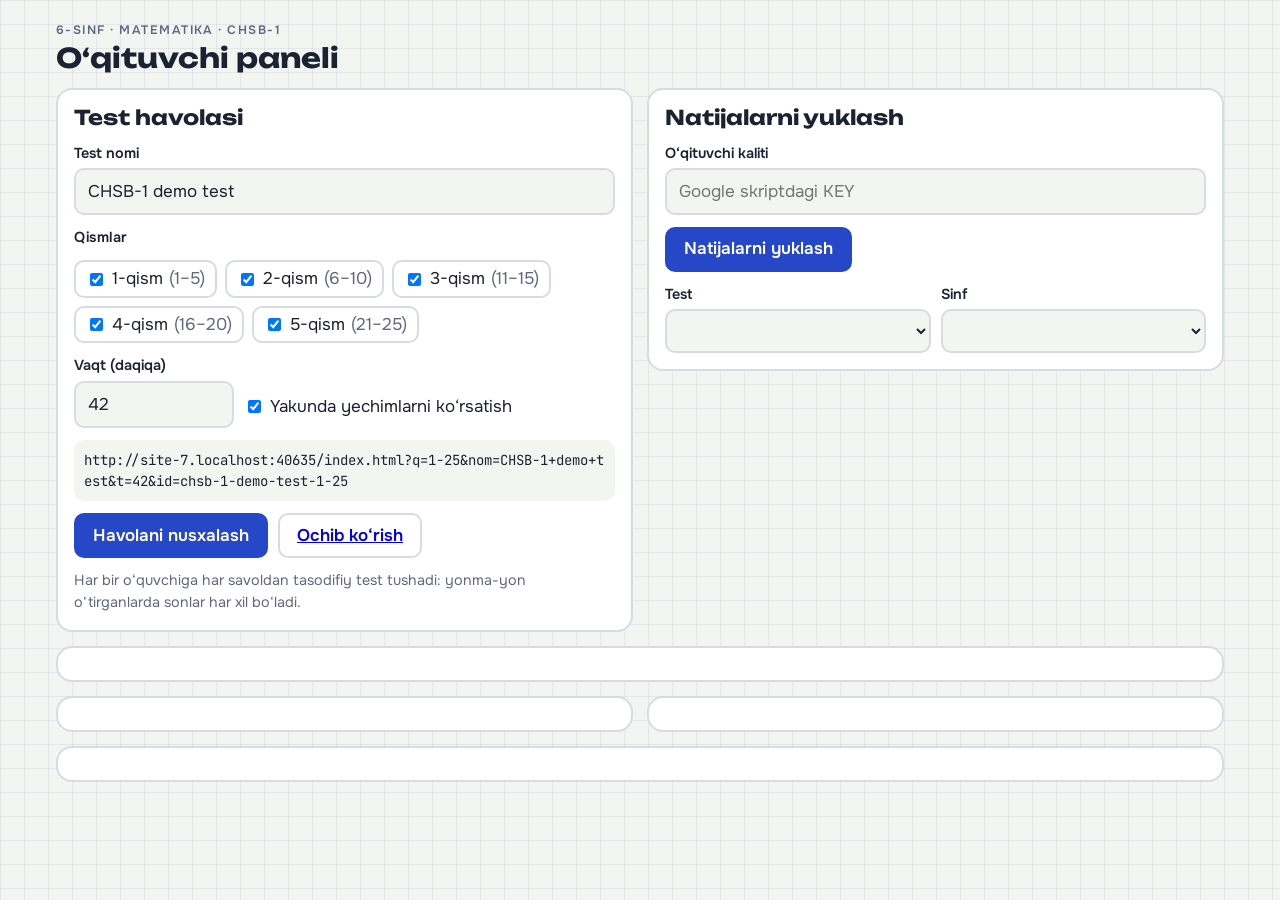
==== teacher.html @ c986e574 "Add files via upload" ====
<!doctype html>
<html lang="uz">
<head>
<meta charset="utf-8">
<meta name="viewport" content="width=device-width,initial-scale=1,viewport-fit=cover">
<title>CHSB-1 O‘qituvchi Paneli</title>
<link rel="preconnect" href="https://fonts.googleapis.com">
<link rel="stylesheet" href="https://fonts.googleapis.com/css2?family=Unbounded:wght@500;700&family=Onest:wght@400;500;600;700&family=JetBrains+Mono:wght@500;700&display=swap">
<link rel="stylesheet" href="style.css">
<style>
.grid2{display:grid;align-items:start;grid-template-columns:repeat(auto-fit,minmax(min(100%,320px),1fr));gap:14px}
.stats{display:grid;grid-template-columns:repeat(auto-fit,minmax(140px,1fr));gap:10px}
.stat{background:var(--bg);border-radius:12px;padding:10px 12px}
.stat b{display:block;font-family:var(--f-mono);font-size:1.6em;line-height:1.1}
.stat span{font-size:.8em;color:var(--muted)}
.qrow{display:grid;grid-template-columns:2.4em minmax(0,1fr) 3.4em;gap:8px;align-items:center;font-size:.88em}
.qrow .n{font-weight:700;font-family:var(--f-mono)}
.qrow .p{font-family:var(--f-mono);font-weight:700;text-align:right}
.qrow .t{display:block;font-size:.85em;color:var(--muted);white-space:nowrap;overflow:hidden;text-overflow:ellipsis}
.bar i.lo{background:var(--bad)} .bar i.mid{background:var(--warn)} .bar i.hi{background:var(--ok)}
.tablewrap{overflow-x:auto}
table.st{border-collapse:collapse;width:100%;font-size:.9em;font-variant-numeric:tabular-nums}
table.st th,table.st td{padding:6px 8px;border-bottom:1.5px solid var(--line);text-align:left;white-space:nowrap}
table.st th{font-size:.8em;color:var(--muted);text-transform:uppercase;letter-spacing:.06em}
table.st tr.click{cursor:pointer} table.st tr.click:hover td{background:var(--bg)}
table.st td.num{text-align:right;font-family:var(--f-mono)}
.chips{display:flex;flex-wrap:wrap;gap:4px}
.chip{font-family:var(--f-mono);font-size:.78em;padding:2px 6px;border-radius:6px;background:var(--ok-bg);color:var(--ok);font-weight:700}
.chip.bad{background:var(--bad-bg);color:var(--bad)}
.parts{display:flex;flex-wrap:wrap;gap:8px}
.parts label{display:flex;gap:6px;align-items:center;border:2px solid var(--line);border-radius:10px;padding:4px 10px;cursor:pointer}
.link{font-family:var(--f-mono);font-size:.82em;word-break:break-all;background:var(--bg);border-radius:10px;padding:10px}
</style>
</head>
<body>
<div class="wrap wide" id="app">
  <div><span class="eyebrow">6-sinf · Matematika · CHSB-1</span><h1>O‘qituvchi paneli</h1></div>

  <div class="grid2">
    <section class="card" aria-labelledby="h-link">
      <h2 id="h-link">Test havolasi</h2>
      <div class="field"><label for="nom">Test nomi</label><input id="nom" maxlength="50" value="CHSB-1 demo test"></div>
      <span class="eyebrow" style="letter-spacing:.04em;text-transform:none;font-size:.85em;color:var(--ink)">Qismlar</span>
      <div class="parts" id="parts"></div>
      <div class="row">
        <div class="field" style="flex:0 1 160px"><label for="mins">Vaqt (daqiqa)</label><input id="mins" inputmode="numeric"></div>
        <label class="row" style="gap:6px;align-self:flex-end;padding-bottom:8px"><input type="checkbox" id="sol" checked> Yakunda yechimlarni ko‘rsatish</label>
      </div>
      <div class="link" id="lnk"></div>
      <div class="row"><button class="btn primary" id="copy">Havolani nusxalash</button><a class="btn" id="open" target="_blank" rel="noopener">Ochib ko‘rish</a><span id="cmsg" class="muted"></span></div>
      <span class="muted" style="font-size:.85em">Har bir o‘quvchiga har savoldan tasodifiy test tushadi: yonma-yon o‘tirganlarda sonlar har xil bo‘ladi.</span>
    </section>

    <section class="card" aria-labelledby="h-res">
      <h2 id="h-res">Natijalarni yuklash</h2>
      <div class="field"><label for="key">O‘qituvchi kaliti</label><input id="key" type="password" autocomplete="current-password" placeholder="Google skriptdagi KEY"></div>
      <div class="row"><button class="btn primary" id="load">Natijalarni yuklash</button><span id="lmsg" class="muted"></span></div>
      <div class="row">
        <div class="field"><label for="ft">Test</label><select id="ft"></select></div>
        <div class="field"><label for="fc">Sinf</label><select id="fc"></select></div>
      </div>
    </section>
  </div>

  <section class="card" id="sum" hidden></section>
  <div class="grid2" id="bys" hidden>
    <section class="card" id="byq"></section>
    <section class="card" id="byp"></section>
  </div>
  <section class="card" id="stu" hidden></section>
</div>

<script>
</script>
<script src="config.js"></script>
<script src="data.js"></script>
<script src="common.js"></script>
<script>
(function(){
const Q = CHSB.load().questions, CFG = window.CHSB_CONFIG || {}, esc = CHSB.esc, LET = "ABCD";
const $ = s => document.querySelector(s);
const fmt = v => String(v).replace(".", ",");
const ls = { get(k) { try { return localStorage.getItem(k); } catch (e) { return null; } }, set(k, v) { try { localStorage.setItem(k, v); } catch (e) {} } };

/* ---------- havola ---------- */
const parts = [1,2,3,4,5];
$("#parts").innerHTML = parts.map(p => `<label><input type="checkbox" value="${p}" checked> ${p}-qism <span class="muted">(${(p-1)*5+1}–${p*5})</span></label>`).join("");
let minsTouched = false;
function selQs() { return [...document.querySelectorAll("#parts input:checked")].map(i => +i.value).flatMap(p => [1,2,3,4,5].map(k => (p-1)*5+k)); }
function qsStr(list) {
  const pr = [...new Set(list.map(n => Math.ceil(n/5)))];
  if (pr.length === 5) return "1-25";
  return pr.map(p => `${(p-1)*5+1}-${p*5}`).join(",");
}
function updLink() {
  const list = selQs();
  if (!minsTouched) $("#mins").value = Math.round(list.reduce((a, n) => a + Q[n].seconds, 0) / 60);
  const base = location.href.replace(/[^/]*([?#].*)?$/, "") + "index.html";
  const p = new URLSearchParams();
  p.set("q", qsStr(list));
  const nom = $("#nom").value.trim(); if (nom) p.set("nom", nom);
  p.set("t", $("#mins").value || "0");
  if (!$("#sol").checked) p.set("s", "0");
  p.set("id", (nom || "test").toLowerCase().replace(/[^a-z0-9‘’'-]+/gi, "-").slice(0, 30) + "-" + qsStr(list).replace(/,/g, "_"));
  const url = list.length ? base + "?" + p.toString() : "";
  $("#lnk").textContent = url || "Kamida bitta qismni tanlang.";
  $("#open").href = url || "#";
  $("#copy").disabled = !url;
}
document.querySelectorAll("#parts input,#sol").forEach(i => i.onchange = updLink);
$("#nom").oninput = updLink;
$("#mins").oninput = () => { minsTouched = true; $("#mins").value = $("#mins").value.replace(/\D/g, "").slice(0, 3); updLink(); };
$("#copy").onclick = async () => {
  const t = $("#lnk").textContent;
  try { await navigator.clipboard.writeText(t); $("#cmsg").textContent = "Nusxalandi."; }
  catch (e) { const r = document.createRange(); r.selectNodeContents($("#lnk")); const s = getSelection(); s.removeAllRanges(); s.addRange(r); $("#cmsg").textContent = "Belgilandi — nusxalang."; }
};
updLink();

/* ---------- natijalar ---------- */
let ROWS = [];
$("#key").value = ls.get("chsb-key") || "";
if (!CFG.endpoint) $("#lmsg").textContent = "config.js da endpoint ko‘rsatilmagan.";
$("#load").onclick = async () => {
  if (!CFG.endpoint) return;
  const key = $("#key").value.trim(); ls.set("chsb-key", key);
  $("#lmsg").textContent = "Yuklanmoqda…";
  try {
    const r = await fetch(CFG.endpoint + "?key=" + encodeURIComponent(key));
    const j = await r.json();
    if (!j.ok) { $("#lmsg").textContent = j.error === "key" ? "Kalit noto‘g‘ri." : "Xato: " + (j.error || "noma’lum"); return; }
    ROWS = j.rows.filter(x => x && x.items);
    $("#lmsg").textContent = `${ROWS.length} ta natija yuklandi.`;
    fillFilters(); render();
  } catch (e) { $("#lmsg").textContent = "Ulanib bo‘lmadi. Internet va skript manzilini tekshiring."; }
};
function fillFilters() {
  const tests = [...new Set(ROWS.map(r => r.test))];
  const last = ls.get("chsb-ft");
  $("#ft").innerHTML = tests.map(t => `<option ${t === last ? "selected" : ""}>${esc(t)}</option>`).join("");
  fillCls();
}
function fillCls() {
  const t = $("#ft").value;
  const cls = [...new Set(ROWS.filter(r => r.test === t).map(r => r.cls))].sort();
  $("#fc").innerHTML = `<option value="">Barcha sinflar</option>` + cls.map(c => `<option>${esc(c)}</option>`).join("");
}
$("#ft").onchange = () => { ls.set("chsb-ft", $("#ft").value); fillCls(); render(); };
$("#fc").onchange = render;

function stats(rows) {
  const per = {};
  rows.forEach(r => r.items.forEach(it => { const s = per[it.n] = per[it.n] || { ok: 0, all: 0 }; s.all++; if (it.ok) s.ok++; }));
  const qp = n => per[n] && per[n].all ? per[n].ok / per[n].all * 100 : null;
  const wp = list => { let s = 0, w = 0; list.forEach(n => { const v = qp(n); if (v !== null) { s += v * Q[n].ball; w += Q[n].ball; } }); return w ? s / w : null; };
  return { per, qp, wp };
}
const cls3 = v => v === null ? "" : v < 50 ? "lo" : v < 75 ? "mid" : "hi";
const pc = v => v === null ? "—" : Math.round(v) + "%";

function render() {
  const t = $("#ft").value, c = $("#fc").value;
  const rows = ROWS.filter(r => r.test === t && (!c || r.cls === c));
  ["#sum", "#bys", "#stu"].forEach(s => $(s).hidden = !rows.length);
  if (!rows.length) return;
  const { per, qp, wp } = stats(rows);
  const qsAll = Object.keys(per).map(Number).sort((a, b) => a - b);
  const avg = rows.reduce((a, r) => a + r.score, 0) / rows.length, max = rows[0].max;
  const hard = qsAll.filter(n => qp(n) !== null).sort((a, b) => qp(a) - qp(b)).slice(0, 5);
  $("#sum").innerHTML = `<h2>${esc(t)}${c ? " · " + esc(c) : ""}</h2>
    <div class="stats">
      <div class="stat"><b>${rows.length}</b><span>qatnashgan o‘quvchi</span></div>
      <div class="stat"><b>${fmt(Math.round(avg * 10) / 10)}</b><span>o‘rtacha ball / ${fmt(max)}</span></div>
      <div class="stat"><b>${pc(wp(qsAll))}</b><span>umumiy o‘zlashtirish</span></div>
      <div class="stat"><b>${rows.filter(r => r.score / r.max >= .6).length}</b><span>60% va undan yuqori</span></div>
    </div>
    <div><span class="eyebrow">Eng qiyin savollar</span><div class="chips" style="margin-top:6px">${hard.map(n => `<span class="chip bad">${n}-savol · ${pc(qp(n))}</span>`).join("")}</div></div>`;
  $("#byq").innerHTML = `<h2>Savollar bo‘yicha</h2>` + qsAll.map(n => { const v = qp(n);
    return `<div class="qrow"><span class="n">${n}.</span><span><span class="bar"><i class="${cls3(v)}" style="width:${v || 0}%"></i></span><span class="t">${esc(Q[n].topic)} · ${per[n].ok}/${per[n].all}</span></span><span class="p">${pc(v)}</span></div>`; }).join("");
  const prts = [...new Set(qsAll.map(n => Math.ceil(n / 5)))];
  $("#byp").innerHTML = `<h2>Qismlar bo‘yicha</h2>` + prts.map(p => { const list = qsAll.filter(n => Math.ceil(n / 5) === p), v = wp(list);
    return `<div class="qrow"><span class="n">${p}</span><span><span class="bar"><i class="${cls3(v)}" style="width:${v || 0}%"></i></span><span class="t">${list[0]}–${list[list.length - 1]}-savollar</span></span><span class="p">${pc(v)}</span></div>`; }).join("") +
    `<span class="muted" style="font-size:.82em">Qism va umumiy foizlar savollar balliga mutanosib (B 1,2 · Q 1,5 · M 2,5).</span>`;
  const sorted = rows.slice().sort((a, b) => b.score - a.score);
  $("#stu").innerHTML = `<h2>O‘quvchilar</h2><div class="tablewrap"><table class="st"><thead><tr><th>#</th><th>O‘quvchi</th><th>Sinf</th><th>Ball</th><th>%</th><th>Vaqt</th><th>Sana</th></tr></thead><tbody>` +
    sorted.map((r, i) => `<tr class="click" data-i="${i}"><td>${i + 1}</td><td>${esc(r.name)}${r.timeout ? ' <span class="tag" style="color:var(--warn)">vaqt tugagan</span>' : ""}</td><td>${esc(r.cls)}</td><td class="num">${fmt(r.score)}</td><td class="num">${Math.round(r.score / r.max * 100)}%</td><td class="num">${CHSB.mmss(r.seconds)}</td><td>${new Date(r.time || r.finished).toLocaleString("uz-UZ", { day: "2-digit", month: "2-digit", hour: "2-digit", minute: "2-digit" })}</td></tr>
      <tr hidden data-d="${i}"><td colspan="7"><div class="chips">${r.items.map(it => { const p = Q[it.n] && Q[it.n].problems && Q[it.n].problems[it.p];
        const right = p ? LET[p.answer] : "?"; const got = it.a === null ? "—" : LET[it.a];
        return `<span class="chip${it.ok ? "" : " bad"}" title="To‘g‘ri javob: ${right}">${it.n}: ${got}${it.ok ? "" : "→" + right}</span>`; }).join("")}</div></td></tr>`).join("") +
    `</tbody></table></div><span class="muted" style="font-size:.82em">Qatorni bosing: har savol bo‘yicha o‘quvchi javobi (xato bo‘lsa, → to‘g‘ri javob).</span>`;
  document.querySelectorAll("#stu tr.click").forEach(tr => tr.onclick = () => { const d = document.querySelector(`#stu tr[data-d="${tr.dataset.i}"]`); d.hidden = !d.hidden; });
}
})();
</script>
</body>
</html>
---- style.css ----
/* Katak daftar ustidagi kartochkalar; telefon uchun bitta ustun, keng ekranda markazda */
:root{
  --bg:#f3f5f1; --grid:rgba(60,90,160,.09); --surface:#ffffff; --ink:#1b2231; --muted:#5f6880;
  --line:#d6dbe4; --accent:#2747c9; --accent-ink:#ffffff; --ok:#167c45; --ok-bg:#dff3e7;
  --bad:#c2352b; --bad-bg:#fbe3e0; --warn:#b26a00; --warn-bg:#fff1d6;
  --c1:#2747c9; --c2:#8a46b8; --c3:#0e8a8a; --c4:#d97a1e;
  --f-display:"Unbounded","Trebuchet MS",sans-serif;
  --f-body:"Onest","Segoe UI",Roboto,Arial,sans-serif;
  --f-mono:"JetBrains Mono",ui-monospace,Consolas,monospace;
}
@media (prefers-color-scheme: dark){:root:not([data-theme="light"]){
  --bg:#141c22; --grid:rgba(255,255,255,.035); --surface:#1c262e; --ink:#e9eef1; --muted:#9aa7b3;
  --line:#2f3c47; --accent:#7f9dff; --accent-ink:#0e1530; --ok:#4fcf8a; --ok-bg:#163527;
  --bad:#ff7d70; --bad-bg:#3c1c1a; --warn:#ffb347; --warn-bg:#3a2a10;
  --c1:#7f9dff; --c2:#c89af0; --c3:#4fd0cf; --c4:#ffb066; color-scheme:dark}}
:root[data-theme="dark"]{
  --bg:#141c22; --grid:rgba(255,255,255,.035); --surface:#1c262e; --ink:#e9eef1; --muted:#9aa7b3;
  --line:#2f3c47; --accent:#7f9dff; --accent-ink:#0e1530; --ok:#4fcf8a; --ok-bg:#163527;
  --bad:#ff7d70; --bad-bg:#3c1c1a; --warn:#ffb347; --warn-bg:#3a2a10;
  --c1:#7f9dff; --c2:#c89af0; --c3:#4fd0cf; --c4:#ffb066; color-scheme:dark}

*,*::before,*::after{box-sizing:border-box}
html,body{margin:0}
body{background:var(--bg);color:var(--ink);font-family:var(--f-body);font-size:17px;line-height:1.5;
  background-image:linear-gradient(var(--grid) 1px,transparent 1px),linear-gradient(90deg,var(--grid) 1px,transparent 1px);
  background-size:24px 24px;min-height:100vh}
button,input,select{font:inherit;color:inherit}
button{cursor:pointer}
:focus-visible{outline:3px solid var(--accent);outline-offset:2px}
.wrap{max-width:860px;margin:0 auto;padding:16px max(16px,env(safe-area-inset-right,0px)) 40px max(16px,env(safe-area-inset-left,0px));display:flex;flex-direction:column;gap:14px}
.wrap.wide{max-width:1200px}
h1,h2,h3{font-family:var(--f-display);font-weight:700;margin:0;line-height:1.2;text-wrap:balance}
h1{font-size:1.6em} h2{font-size:1.2em} h3{font-size:1em}
.eyebrow{font-size:.72em;letter-spacing:.12em;text-transform:uppercase;color:var(--muted);font-weight:600}
.muted{color:var(--muted)}
.card{background:var(--surface);border:2px solid var(--line);border-radius:16px;padding:16px;display:flex;flex-direction:column;gap:12px;min-width:0}
.btn{border:2px solid var(--line);background:var(--surface);border-radius:10px;padding:.45em 1em;font-weight:600}
.btn:hover:not([disabled]){border-color:var(--accent)}
.btn.primary{background:var(--accent);border-color:var(--accent);color:var(--accent-ink)}
.btn.danger{border-color:var(--bad);color:var(--bad)}
.btn[disabled]{opacity:.45;cursor:default}
.row{display:flex;gap:10px;flex-wrap:wrap;align-items:center}
.field{display:flex;flex-direction:column;gap:4px;flex:1 1 200px;min-width:0}
.card > .field{flex:none}
.field label{font-weight:600;font-size:.85em}
.field input,.field select{border:2px solid var(--line);border-radius:10px;padding:.5em .7em;background:var(--bg);width:100%}
.note{padding:10px 12px;border-radius:10px;background:var(--warn-bg);color:var(--ink);font-size:.9em}
.note.ok{background:var(--ok-bg)} .note.bad{background:var(--bad-bg)}
.tag{display:inline-block;font-size:.72em;font-weight:700;padding:.1em .55em;border-radius:99px;border:1.5px solid currentColor}
.bar{height:8px;border-radius:99px;background:var(--line);overflow:hidden}
.bar i{display:block;height:100%;background:var(--accent);border-radius:99px}
.mono{font-family:var(--f-mono);font-variant-numeric:tabular-nums}

/* masala */
.ptext p{margin:.2em 0}
.ptext .ask{font-weight:600}
.figbox{overflow-x:auto}
.fig{max-width:min(100%,560px);height:auto;display:block}
.ft{fill:var(--ink);font-family:var(--f-body);font-size:20px}
.ft.small{font-size:16px;fill:var(--muted)} .ft.b{font-weight:700}
.tbl{border-collapse:collapse;font-variant-numeric:tabular-nums;font-size:.92em}
.tbl th,.tbl td{border:1.5px solid var(--line);padding:.2em .6em;text-align:center}
.tbl th{background:var(--bg)}
.match{display:grid;grid-template-columns:minmax(0,3fr) minmax(0,1.3fr);gap:.4em 1em}
.match ol{list-style:none;margin:0;padding:0;display:flex;flex-direction:column;gap:.2em}
.match .mc{display:grid;grid-template-columns:1fr 1fr;gap:.2em .6em;align-content:start}
.match .mc li{background:var(--bg);border-radius:8px;padding:0 .4em}
@media (max-width:600px){.match{grid-template-columns:1fr}}
.opts{display:grid;grid-template-columns:repeat(2,minmax(0,1fr));gap:8px}
@media (max-width:600px){.opts{grid-template-columns:1fr}}
.opt{display:flex;align-items:center;gap:10px;text-align:left;border:2.5px solid var(--line);background:var(--surface);border-radius:12px;padding:8px 10px;min-height:52px}
.opt .L{font-family:var(--f-display);font-weight:700;flex:none;width:30px;height:30px;border-radius:50%;display:grid;place-items:center;background:var(--bg);font-size:.85em}
.opt.sel{border-color:var(--accent);background:color-mix(in srgb,var(--accent) 10%,var(--surface))}
.opt.sel .L{background:var(--accent);color:var(--accent-ink)}
.opt.ok{border-color:var(--ok);background:var(--ok-bg)} .opt.ok .L{background:var(--ok);color:var(--surface)}
.opt.bad{border-color:var(--bad);background:var(--bad-bg)} .opt.bad .L{background:var(--bad);color:var(--surface)}
.steps{list-style:none;margin:0;padding:0;display:flex;flex-direction:column;gap:6px;counter-reset:s}
.steps li{display:flex;gap:8px;align-items:baseline;padding:6px 10px;border-left:4px solid var(--c3);background:var(--bg);border-radius:0 10px 10px 0;min-width:0;overflow-x:auto}
.steps li::before{counter-increment:s;content:counter(s);font-family:var(--f-display);font-weight:700;font-size:.8em;color:var(--c3);flex:none}
.steps li:last-child{border-left-color:var(--ok)}
mjx-container{max-width:100%;overflow-x:auto;overflow-y:hidden}
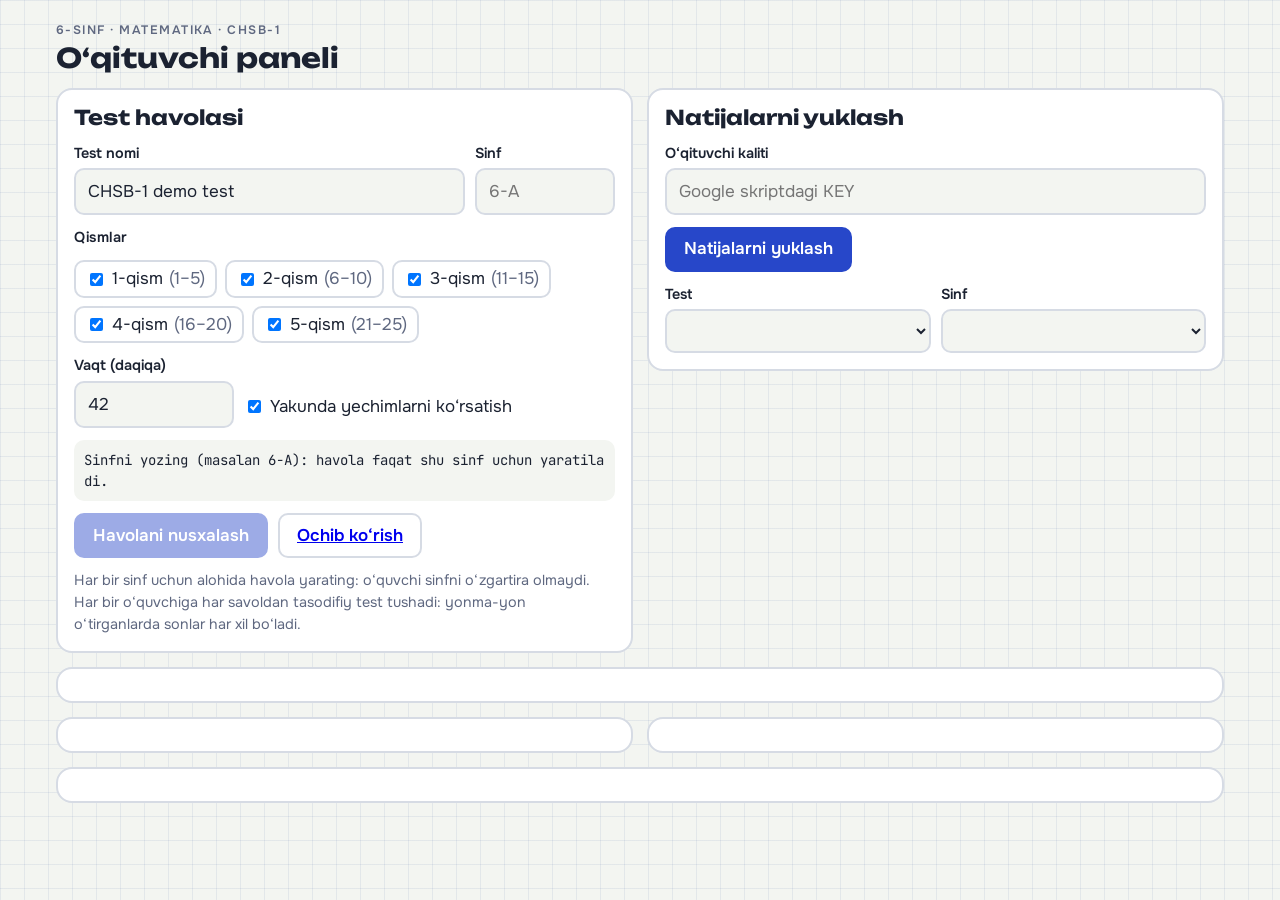
==== commit 0e36b5b7: "Add files via upload" ====
--- a/teacher.html
+++ b/teacher.html
@@ -39,7 +39,10 @@
   <div class="grid2">
     <section class="card" aria-labelledby="h-link">
       <h2 id="h-link">Test havolasi</h2>
-      <div class="field"><label for="nom">Test nomi</label><input id="nom" maxlength="50" value="CHSB-1 demo test"></div>
+      <div class="row">
+        <div class="field"><label for="nom">Test nomi</label><input id="nom" maxlength="50" value="CHSB-1 demo test"></div>
+        <div class="field" style="flex:0 1 140px"><label for="sinf">Sinf</label><input id="sinf" maxlength="10" placeholder="6-A" autocomplete="off"></div>
+      </div>
       <span class="eyebrow" style="letter-spacing:.04em;text-transform:none;font-size:.85em;color:var(--ink)">Qismlar</span>
       <div class="parts" id="parts"></div>
       <div class="row">
@@ -48,7 +51,7 @@
       </div>
       <div class="link" id="lnk"></div>
       <div class="row"><button class="btn primary" id="copy">Havolani nusxalash</button><a class="btn" id="open" target="_blank" rel="noopener">Ochib ko‘rish</a><span id="cmsg" class="muted"></span></div>
-      <span class="muted" style="font-size:.85em">Har bir o‘quvchiga har savoldan tasodifiy test tushadi: yonma-yon o‘tirganlarda sonlar har xil bo‘ladi.</span>
+      <span class="muted" style="font-size:.85em">Har bir sinf uchun alohida havola yarating: o‘quvchi sinfni o‘zgartira olmaydi. Har bir o‘quvchiga har savoldan tasodifiy test tushadi: yonma-yon o‘tirganlarda sonlar har xil bo‘ladi.</span>
     </section>
 
     <section class="card" aria-labelledby="h-res">
@@ -99,16 +102,21 @@
   const p = new URLSearchParams();
   p.set("q", qsStr(list));
   const nom = $("#nom").value.trim(); if (nom) p.set("nom", nom);
+  const sinf = $("#sinf").value.trim().toUpperCase().replace(/\s+/g, "");
+  p.set("sinf", sinf);
   p.set("t", $("#mins").value || "0");
   if (!$("#sol").checked) p.set("s", "0");
   p.set("id", (nom || "test").toLowerCase().replace(/[^a-z0-9‘’'-]+/gi, "-").slice(0, 30) + "-" + qsStr(list).replace(/,/g, "_"));
-  const url = list.length ? base + "?" + p.toString() : "";
-  $("#lnk").textContent = url || "Kamida bitta qismni tanlang.";
+  const url = list.length && sinf ? base + "?" + p.toString() : "";
+  $("#lnk").textContent = url || (!sinf ? "Sinfni yozing (masalan 6-A): havola faqat shu sinf uchun yaratiladi." : "Kamida bitta qismni tanlang.");
+  ls.set("chsb-sinf", $("#sinf").value);
   $("#open").href = url || "#";
   $("#copy").disabled = !url;
 }
 document.querySelectorAll("#parts input,#sol").forEach(i => i.onchange = updLink);
 $("#nom").oninput = updLink;
+$("#sinf").value = ls.get("chsb-sinf") || "";
+$("#sinf").oninput = updLink;
 $("#mins").oninput = () => { minsTouched = true; $("#mins").value = $("#mins").value.replace(/\D/g, "").slice(0, 3); updLink(); };
 $("#copy").onclick = async () => {
   const t = $("#lnk").textContent;
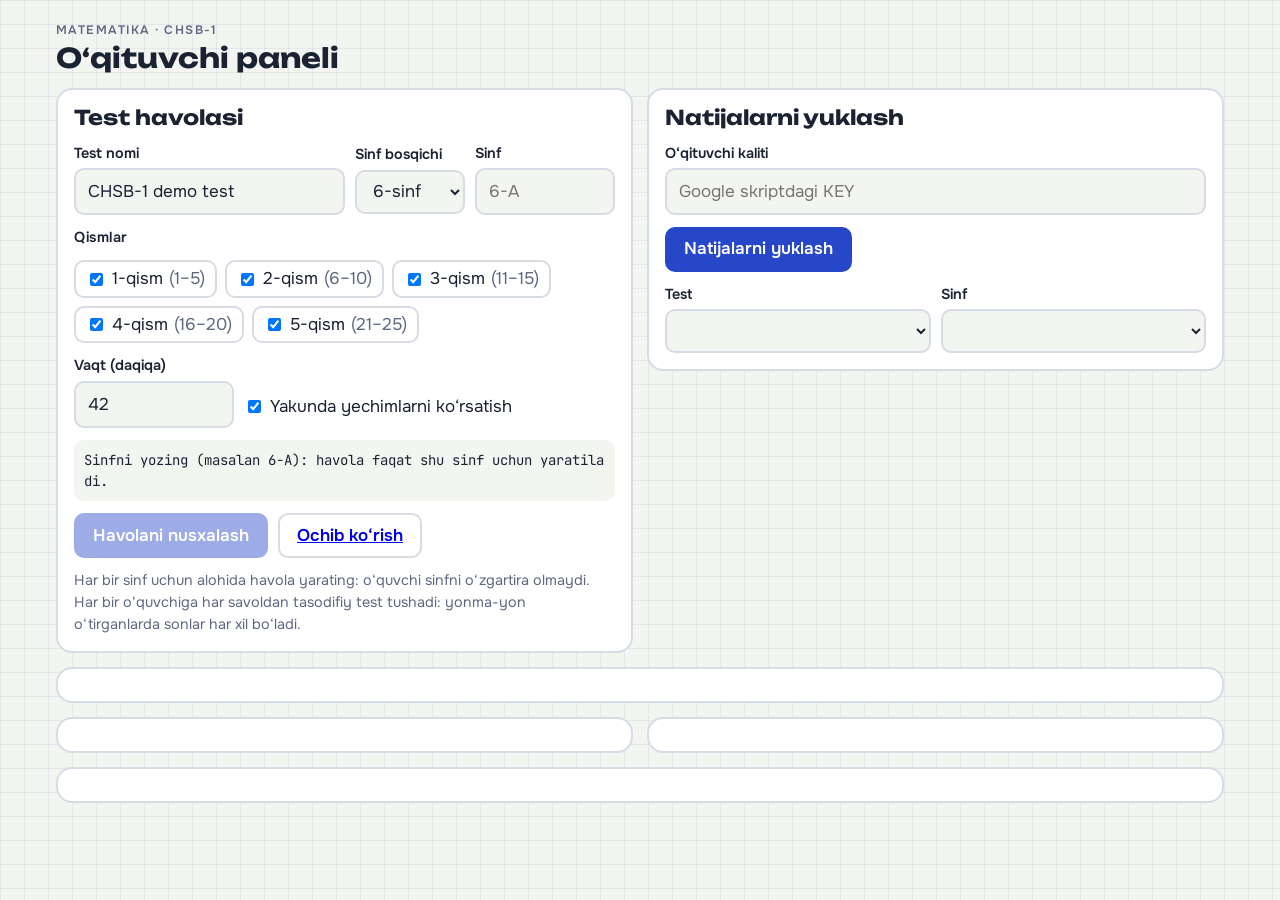
==== commit 9e7946f2: "Add files via upload" ====
--- a/teacher.html
+++ b/teacher.html
@@ -34,13 +34,14 @@
 </head>
 <body>
 <div class="wrap wide" id="app">
-  <div><span class="eyebrow">6-sinf · Matematika · CHSB-1</span><h1>O‘qituvchi paneli</h1></div>
+  <div><span class="eyebrow">Matematika · CHSB-1</span><h1>O‘qituvchi paneli</h1></div>
 
   <div class="grid2">
     <section class="card" aria-labelledby="h-link">
       <h2 id="h-link">Test havolasi</h2>
       <div class="row">
         <div class="field"><label for="nom">Test nomi</label><input id="nom" maxlength="50" value="CHSB-1 demo test"></div>
+        <div class="field" style="flex:0 1 110px"><label for="grade">Sinf bosqichi</label><select id="grade"><option value="6">6-sinf</option><option value="7">7-sinf</option></select></div>
         <div class="field" style="flex:0 1 140px"><label for="sinf">Sinf</label><input id="sinf" maxlength="10" placeholder="6-A" autocomplete="off"></div>
       </div>
       <span class="eyebrow" style="letter-spacing:.04em;text-transform:none;font-size:.85em;color:var(--ink)">Qismlar</span>
@@ -76,44 +77,57 @@
 <script>
 </script>
 <script src="config.js"></script>
-<script src="data.js"></script>
 <script src="common.js"></script>
 <script>
-(function(){
-const Q = CHSB.load().questions, CFG = window.CHSB_CONFIG || {}, esc = CHSB.esc, LET = "ABCD";
+CHSB.boot([6, 7], function(){
+let G = 6, Q = CHSB.load(6).questions, RQ = Q;
+const CFG = window.CHSB_CONFIG || {}, esc = CHSB.esc, LET = "ABCD";
 const $ = s => document.querySelector(s);
 const fmt = v => String(v).replace(".", ",");
 const ls = { get(k) { try { return localStorage.getItem(k); } catch (e) { return null; } }, set(k, v) { try { localStorage.setItem(k, v); } catch (e) {} } };
 
 /* ---------- havola ---------- */
-const parts = [1,2,3,4,5];
-$("#parts").innerHTML = parts.map(p => `<label><input type="checkbox" value="${p}" checked> ${p}-qism <span class="muted">(${(p-1)*5+1}–${p*5})</span></label>`).join("");
 let minsTouched = false;
-function selQs() { return [...document.querySelectorAll("#parts input:checked")].map(i => +i.value).flatMap(p => [1,2,3,4,5].map(k => (p-1)*5+k)); }
+const NQ = () => Object.keys(Q).length;
+function drawParts() {
+  const parts = Array.from({ length: Math.ceil(NQ() / 5) }, (_, i) => i + 1);
+  $("#parts").innerHTML = parts.map(p => `<label><input type="checkbox" value="${p}" checked> ${p}-qism <span class="muted">(${(p-1)*5+1}–${Math.min(p*5, NQ())})</span></label>`).join("");
+  document.querySelectorAll("#parts input").forEach(i => i.onchange = updLink);
+}
+function setGrade(g) {
+  G = CHSB.grade(g); Q = CHSB.load(G).questions; minsTouched = false;
+  $("#grade").value = String(G); ls.set("chsb-grade", G);
+  $("#nom").value = $("#nom").value || "CHSB-1 demo test";
+  $("#sinf").placeholder = G + "-A";
+  drawParts(); updLink();
+}
+function selQs() { return [...document.querySelectorAll("#parts input:checked")].map(i => +i.value).flatMap(p => [1,2,3,4,5].map(k => (p-1)*5+k)).filter(n => Q[n]); }
 function qsStr(list) {
   const pr = [...new Set(list.map(n => Math.ceil(n/5)))];
-  if (pr.length === 5) return "1-25";
-  return pr.map(p => `${(p-1)*5+1}-${p*5}`).join(",");
+  if (pr.length === Math.ceil(NQ() / 5)) return "1-" + NQ();
+  return pr.map(p => `${(p-1)*5+1}-${Math.min(p*5, NQ())}`).join(",");
 }
 function updLink() {
   const list = selQs();
   if (!minsTouched) $("#mins").value = Math.round(list.reduce((a, n) => a + Q[n].seconds, 0) / 60);
   const base = location.href.replace(/[^/]*([?#].*)?$/, "") + "index.html";
   const p = new URLSearchParams();
+  if (G === 7) p.set("g", "7");
   p.set("q", qsStr(list));
   const nom = $("#nom").value.trim(); if (nom) p.set("nom", nom);
   const sinf = $("#sinf").value.trim().toUpperCase().replace(/\s+/g, "");
   p.set("sinf", sinf);
   p.set("t", $("#mins").value || "0");
   if (!$("#sol").checked) p.set("s", "0");
-  p.set("id", (nom || "test").toLowerCase().replace(/[^a-z0-9‘’'-]+/gi, "-").slice(0, 30) + "-" + qsStr(list).replace(/,/g, "_"));
+  p.set("id", (G === 7 ? "7s-" : "") + (nom || "test").toLowerCase().replace(/[^a-z0-9‘’'-]+/gi, "-").slice(0, 30) + "-" + qsStr(list).replace(/,/g, "_"));
   const url = list.length && sinf ? base + "?" + p.toString() : "";
-  $("#lnk").textContent = url || (!sinf ? "Sinfni yozing (masalan 6-A): havola faqat shu sinf uchun yaratiladi." : "Kamida bitta qismni tanlang.");
+  $("#lnk").textContent = url || (!sinf ? "Sinfni yozing (masalan " + G + "-A): havola faqat shu sinf uchun yaratiladi." : "Kamida bitta qismni tanlang.");
   ls.set("chsb-sinf", $("#sinf").value);
   $("#open").href = url || "#";
   $("#copy").disabled = !url;
 }
-document.querySelectorAll("#parts input,#sol").forEach(i => i.onchange = updLink);
+$("#sol").onchange = updLink;
+$("#grade").onchange = () => setGrade($("#grade").value);
 $("#nom").oninput = updLink;
 $("#sinf").value = ls.get("chsb-sinf") || "";
 $("#sinf").oninput = updLink;
@@ -123,7 +137,7 @@
   try { await navigator.clipboard.writeText(t); $("#cmsg").textContent = "Nusxalandi."; }
   catch (e) { const r = document.createRange(); r.selectNodeContents($("#lnk")); const s = getSelection(); s.removeAllRanges(); s.addRange(r); $("#cmsg").textContent = "Belgilandi — nusxalang."; }
 };
-updLink();
+setGrade(ls.get("chsb-grade") || 6);
 
 /* ---------- natijalar ---------- */
 let ROWS = [];
@@ -145,7 +159,7 @@
 function fillFilters() {
   const tests = [...new Set(ROWS.map(r => r.test))];
   const last = ls.get("chsb-ft");
-  $("#ft").innerHTML = tests.map(t => `<option ${t === last ? "selected" : ""}>${esc(t)}</option>`).join("");
+  $("#ft").innerHTML = tests.map(t => `<option value="${esc(t)}" ${t === last ? "selected" : ""}>${CHSB.gradeOfTest(t)}-sinf · ${esc(t.replace(/^7s-/, ""))}</option>`).join("");
   fillCls();
 }
 function fillCls() {
@@ -160,7 +174,7 @@
   const per = {};
   rows.forEach(r => r.items.forEach(it => { const s = per[it.n] = per[it.n] || { ok: 0, all: 0 }; s.all++; if (it.ok) s.ok++; }));
   const qp = n => per[n] && per[n].all ? per[n].ok / per[n].all * 100 : null;
-  const wp = list => { let s = 0, w = 0; list.forEach(n => { const v = qp(n); if (v !== null) { s += v * Q[n].ball; w += Q[n].ball; } }); return w ? s / w : null; };
+  const wp = list => { let s = 0, w = 0; list.forEach(n => { const v = qp(n); if (v !== null) { s += v * RQ[n].ball; w += RQ[n].ball; } }); return w ? s / w : null; };
   return { per, qp, wp };
 }
 const cls3 = v => v === null ? "" : v < 50 ? "lo" : v < 75 ? "mid" : "hi";
@@ -168,6 +182,7 @@
 
 function render() {
   const t = $("#ft").value, c = $("#fc").value;
+  RQ = CHSB.load(CHSB.gradeOfTest(t)).questions;
   const rows = ROWS.filter(r => r.test === t && (!c || r.cls === c));
   ["#sum", "#bys", "#stu"].forEach(s => $(s).hidden = !rows.length);
   if (!rows.length) return;
@@ -175,7 +190,7 @@
   const qsAll = Object.keys(per).map(Number).sort((a, b) => a - b);
   const avg = rows.reduce((a, r) => a + r.score, 0) / rows.length, max = rows[0].max;
   const hard = qsAll.filter(n => qp(n) !== null).sort((a, b) => qp(a) - qp(b)).slice(0, 5);
-  $("#sum").innerHTML = `<h2>${esc(t)}${c ? " · " + esc(c) : ""}</h2>
+  $("#sum").innerHTML = `<h2>${CHSB.gradeOfTest(t)}-sinf · ${esc(t.replace(/^7s-/, ""))}${c ? " · " + esc(c) : ""}</h2>
     <div class="stats">
       <div class="stat"><b>${rows.length}</b><span>qatnashgan o‘quvchi</span></div>
       <div class="stat"><b>${fmt(Math.round(avg * 10) / 10)}</b><span>o‘rtacha ball / ${fmt(max)}</span></div>
@@ -184,21 +199,21 @@
     </div>
     <div><span class="eyebrow">Eng qiyin savollar</span><div class="chips" style="margin-top:6px">${hard.map(n => `<span class="chip bad">${n}-savol · ${pc(qp(n))}</span>`).join("")}</div></div>`;
   $("#byq").innerHTML = `<h2>Savollar bo‘yicha</h2>` + qsAll.map(n => { const v = qp(n);
-    return `<div class="qrow"><span class="n">${n}.</span><span><span class="bar"><i class="${cls3(v)}" style="width:${v || 0}%"></i></span><span class="t">${esc(Q[n].topic)} · ${per[n].ok}/${per[n].all}</span></span><span class="p">${pc(v)}</span></div>`; }).join("");
+    return `<div class="qrow"><span class="n">${n}.</span><span><span class="bar"><i class="${cls3(v)}" style="width:${v || 0}%"></i></span><span class="t">${esc(RQ[n].topic)} · ${per[n].ok}/${per[n].all}</span></span><span class="p">${pc(v)}</span></div>`; }).join("");
   const prts = [...new Set(qsAll.map(n => Math.ceil(n / 5)))];
   $("#byp").innerHTML = `<h2>Qismlar bo‘yicha</h2>` + prts.map(p => { const list = qsAll.filter(n => Math.ceil(n / 5) === p), v = wp(list);
     return `<div class="qrow"><span class="n">${p}</span><span><span class="bar"><i class="${cls3(v)}" style="width:${v || 0}%"></i></span><span class="t">${list[0]}–${list[list.length - 1]}-savollar</span></span><span class="p">${pc(v)}</span></div>`; }).join("") +
-    `<span class="muted" style="font-size:.82em">Qism va umumiy foizlar savollar balliga mutanosib (B 1,2 · Q 1,5 · M 2,5).</span>`;
+    `<span class="muted" style="font-size:.82em">Qism va umumiy foizlar savollar balliga mutanosib (qiyin savol ko‘proq hisobga olinadi).</span>`;
   const sorted = rows.slice().sort((a, b) => b.score - a.score);
   $("#stu").innerHTML = `<h2>O‘quvchilar</h2><div class="tablewrap"><table class="st"><thead><tr><th>#</th><th>O‘quvchi</th><th>Sinf</th><th>Ball</th><th>%</th><th>Vaqt</th><th>Sana</th></tr></thead><tbody>` +
     sorted.map((r, i) => `<tr class="click" data-i="${i}"><td>${i + 1}</td><td>${esc(r.name)}${r.timeout ? ' <span class="tag" style="color:var(--warn)">vaqt tugagan</span>' : ""}</td><td>${esc(r.cls)}</td><td class="num">${fmt(r.score)}</td><td class="num">${Math.round(r.score / r.max * 100)}%</td><td class="num">${CHSB.mmss(r.seconds)}</td><td>${new Date(r.time || r.finished).toLocaleString("uz-UZ", { day: "2-digit", month: "2-digit", hour: "2-digit", minute: "2-digit" })}</td></tr>
-      <tr hidden data-d="${i}"><td colspan="7"><div class="chips">${r.items.map(it => { const p = Q[it.n] && Q[it.n].problems && Q[it.n].problems[it.p];
+      <tr hidden data-d="${i}"><td colspan="7"><div class="chips">${r.items.map(it => { const p = RQ[it.n] && RQ[it.n].problems && RQ[it.n].problems[it.p];
         const right = p ? LET[p.answer] : "?"; const got = it.a === null ? "—" : LET[it.a];
         return `<span class="chip${it.ok ? "" : " bad"}" title="To‘g‘ri javob: ${right}">${it.n}: ${got}${it.ok ? "" : "→" + right}</span>`; }).join("")}</div></td></tr>`).join("") +
     `</tbody></table></div><span class="muted" style="font-size:.82em">Qatorni bosing: har savol bo‘yicha o‘quvchi javobi (xato bo‘lsa, → to‘g‘ri javob).</span>`;
   document.querySelectorAll("#stu tr.click").forEach(tr => tr.onclick = () => { const d = document.querySelector(`#stu tr[data-d="${tr.dataset.i}"]`); d.hidden = !d.hidden; });
 }
-})();
+});
 </script>
 </body>
 </html>
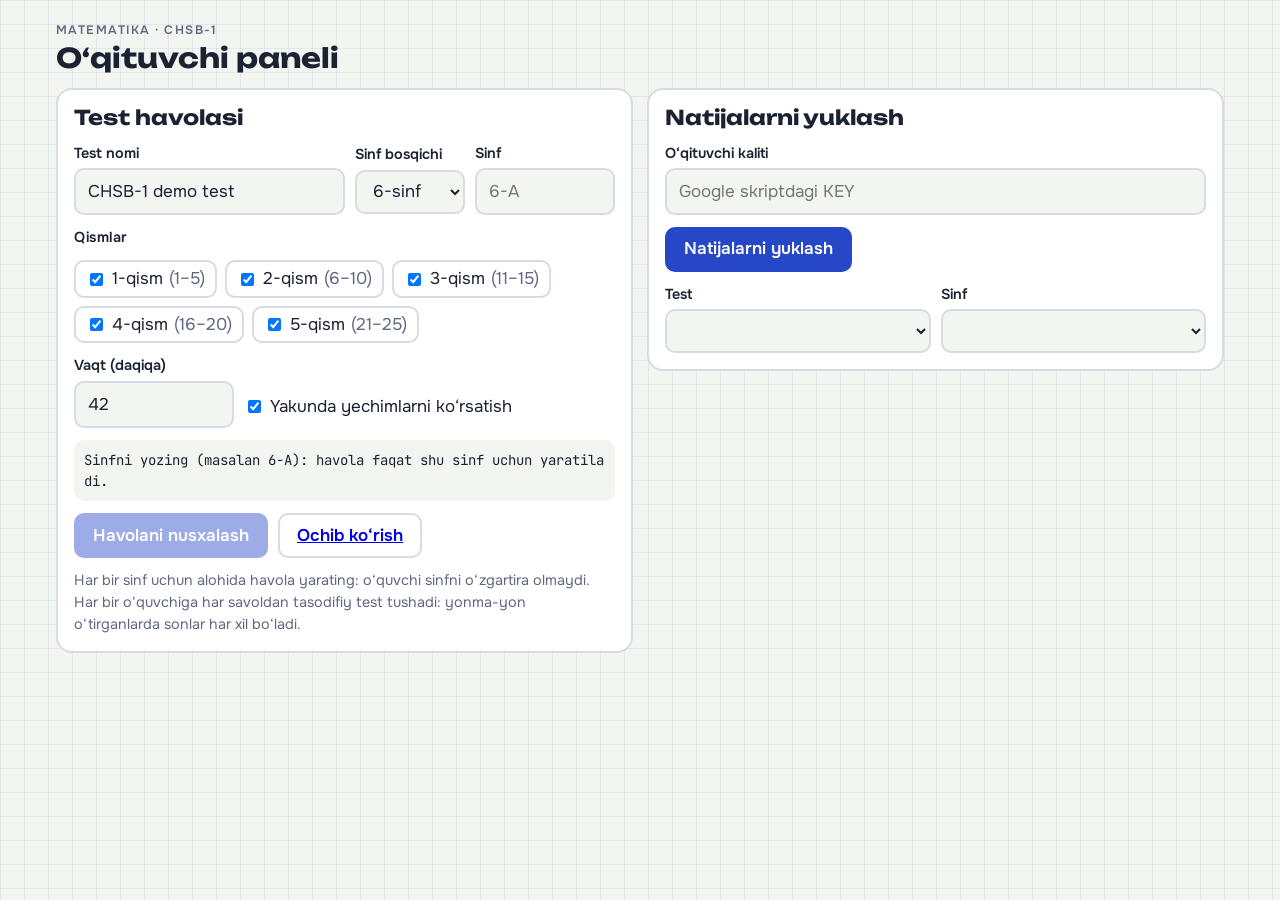
==== commit 2fc4c96c: "Add files via upload" ====
--- a/teacher.html
+++ b/teacher.html
@@ -6,7 +6,7 @@
 <title>CHSB-1 O‘qituvchi Paneli</title>
 <link rel="preconnect" href="https://fonts.googleapis.com">
 <link rel="stylesheet" href="https://fonts.googleapis.com/css2?family=Unbounded:wght@500;700&family=Onest:wght@400;500;600;700&family=JetBrains+Mono:wght@500;700&display=swap">
-<link rel="stylesheet" href="style.css">
+<link rel="stylesheet" href="style.css?v=20261024b">
 <style>
 .grid2{display:grid;align-items:start;grid-template-columns:repeat(auto-fit,minmax(min(100%,320px),1fr));gap:14px}
 .stats{display:grid;grid-template-columns:repeat(auto-fit,minmax(140px,1fr));gap:10px}
@@ -76,8 +76,8 @@
 
 <script>
 </script>
-<script src="config.js"></script>
-<script src="common.js"></script>
+<script src="config.js?v=20261024b"></script>
+<script src="common.js?v=20261024b"></script>
 <script>
 CHSB.boot([6, 7], function(){
 let G = 6, Q = CHSB.load(6).questions, RQ = Q;
--- a/style.css
+++ b/style.css
@@ -1,4 +1,5 @@
 /* Katak daftar ustidagi kartochkalar; telefon uchun bitta ustun, keng ekranda markazda */
+[hidden]{display:none!important}
 :root{
   --bg:#f3f5f1; --grid:rgba(60,90,160,.09); --surface:#ffffff; --ink:#1b2231; --muted:#5f6880;
   --line:#d6dbe4; --accent:#2747c9; --accent-ink:#ffffff; --ok:#167c45; --ok-bg:#dff3e7;
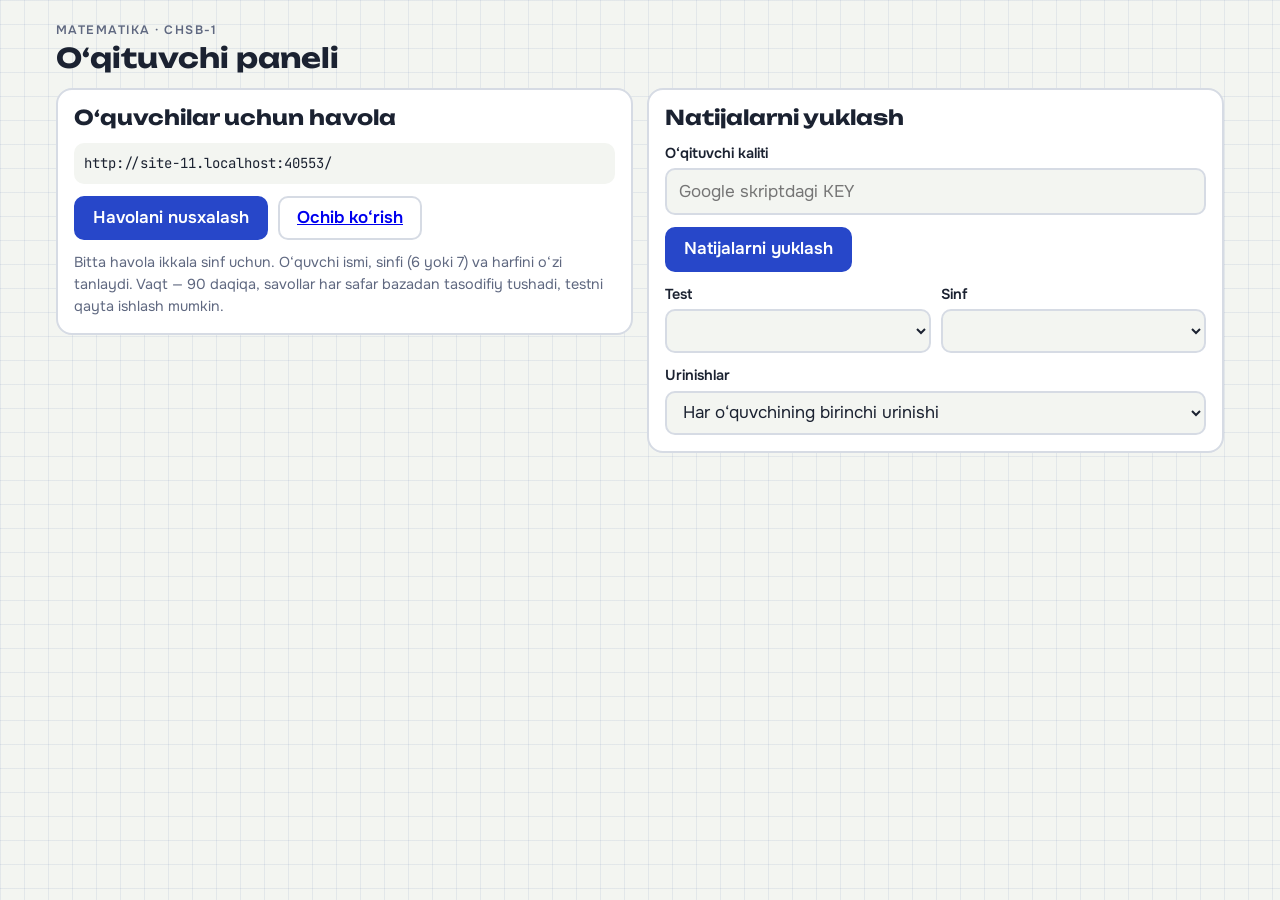
==== commit 2152f7b3: "Add files via upload" ====
--- a/teacher.html
+++ b/teacher.html
@@ -6,7 +6,7 @@
 <title>CHSB-1 O‘qituvchi Paneli</title>
 <link rel="preconnect" href="https://fonts.googleapis.com">
 <link rel="stylesheet" href="https://fonts.googleapis.com/css2?family=Unbounded:wght@500;700&family=Onest:wght@400;500;600;700&family=JetBrains+Mono:wght@500;700&display=swap">
-<link rel="stylesheet" href="style.css?v=20261024b">
+<link rel="stylesheet" href="style.css?v=20261026a">
 <style>
 .grid2{display:grid;align-items:start;grid-template-columns:repeat(auto-fit,minmax(min(100%,320px),1fr));gap:14px}
 .stats{display:grid;grid-template-columns:repeat(auto-fit,minmax(140px,1fr));gap:10px}
@@ -38,21 +38,10 @@
 
   <div class="grid2">
     <section class="card" aria-labelledby="h-link">
-      <h2 id="h-link">Test havolasi</h2>
-      <div class="row">
-        <div class="field"><label for="nom">Test nomi</label><input id="nom" maxlength="50" value="CHSB-1 demo test"></div>
-        <div class="field" style="flex:0 1 110px"><label for="grade">Sinf bosqichi</label><select id="grade"><option value="6">6-sinf</option><option value="7">7-sinf</option></select></div>
-        <div class="field" style="flex:0 1 140px"><label for="sinf">Sinf</label><input id="sinf" maxlength="10" placeholder="6-A" autocomplete="off"></div>
-      </div>
-      <span class="eyebrow" style="letter-spacing:.04em;text-transform:none;font-size:.85em;color:var(--ink)">Qismlar</span>
-      <div class="parts" id="parts"></div>
-      <div class="row">
-        <div class="field" style="flex:0 1 160px"><label for="mins">Vaqt (daqiqa)</label><input id="mins" inputmode="numeric"></div>
-        <label class="row" style="gap:6px;align-self:flex-end;padding-bottom:8px"><input type="checkbox" id="sol" checked> Yakunda yechimlarni ko‘rsatish</label>
-      </div>
+      <h2 id="h-link">O‘quvchilar uchun havola</h2>
       <div class="link" id="lnk"></div>
       <div class="row"><button class="btn primary" id="copy">Havolani nusxalash</button><a class="btn" id="open" target="_blank" rel="noopener">Ochib ko‘rish</a><span id="cmsg" class="muted"></span></div>
-      <span class="muted" style="font-size:.85em">Har bir sinf uchun alohida havola yarating: o‘quvchi sinfni o‘zgartira olmaydi. Har bir o‘quvchiga har savoldan tasodifiy test tushadi: yonma-yon o‘tirganlarda sonlar har xil bo‘ladi.</span>
+      <span class="muted" style="font-size:.85em">Bitta havola ikkala sinf uchun. O‘quvchi ismi, sinfi (6 yoki 7) va harfini o‘zi tanlaydi. Vaqt — 90 daqiqa, savollar har safar bazadan tasodifiy tushadi, testni qayta ishlash mumkin.</span>
     </section>
 
     <section class="card" aria-labelledby="h-res">
@@ -63,6 +52,11 @@
         <div class="field"><label for="ft">Test</label><select id="ft"></select></div>
         <div class="field"><label for="fc">Sinf</label><select id="fc"></select></div>
       </div>
+      <div class="field"><label for="fa">Urinishlar</label><select id="fa">
+        <option value="first">Har o‘quvchining birinchi urinishi</option>
+        <option value="best">Har o‘quvchining eng yaxshi urinishi</option>
+        <option value="last">Har o‘quvchining oxirgi urinishi</option>
+        <option value="all">Barcha urinishlar</option></select></div>
     </section>
   </div>
 
@@ -76,8 +70,8 @@
 
 <script>
 </script>
-<script src="config.js?v=20261024b"></script>
-<script src="common.js?v=20261024b"></script>
+<script src="config.js?v=20261026a"></script>
+<script src="common.js?v=20261026a"></script>
 <script>
 CHSB.boot([6, 7], function(){
 let G = 6, Q = CHSB.load(6).questions, RQ = Q;
@@ -87,57 +81,13 @@
 const ls = { get(k) { try { return localStorage.getItem(k); } catch (e) { return null; } }, set(k, v) { try { localStorage.setItem(k, v); } catch (e) {} } };
 
 /* ---------- havola ---------- */
-let minsTouched = false;
-const NQ = () => Object.keys(Q).length;
-function drawParts() {
-  const parts = Array.from({ length: Math.ceil(NQ() / 5) }, (_, i) => i + 1);
-  $("#parts").innerHTML = parts.map(p => `<label><input type="checkbox" value="${p}" checked> ${p}-qism <span class="muted">(${(p-1)*5+1}–${Math.min(p*5, NQ())})</span></label>`).join("");
-  document.querySelectorAll("#parts input").forEach(i => i.onchange = updLink);
-}
-function setGrade(g) {
-  G = CHSB.grade(g); Q = CHSB.load(G).questions; minsTouched = false;
-  $("#grade").value = String(G); ls.set("chsb-grade", G);
-  $("#nom").value = $("#nom").value || "CHSB-1 demo test";
-  $("#sinf").placeholder = G + "-A";
-  drawParts(); updLink();
-}
-function selQs() { return [...document.querySelectorAll("#parts input:checked")].map(i => +i.value).flatMap(p => [1,2,3,4,5].map(k => (p-1)*5+k)).filter(n => Q[n]); }
-function qsStr(list) {
-  const pr = [...new Set(list.map(n => Math.ceil(n/5)))];
-  if (pr.length === Math.ceil(NQ() / 5)) return "1-" + NQ();
-  return pr.map(p => `${(p-1)*5+1}-${Math.min(p*5, NQ())}`).join(",");
-}
-function updLink() {
-  const list = selQs();
-  if (!minsTouched) $("#mins").value = Math.round(list.reduce((a, n) => a + Q[n].seconds, 0) / 60);
-  const base = location.href.replace(/[^/]*([?#].*)?$/, "") + "index.html";
-  const p = new URLSearchParams();
-  if (G === 7) p.set("g", "7");
-  p.set("q", qsStr(list));
-  const nom = $("#nom").value.trim(); if (nom) p.set("nom", nom);
-  const sinf = $("#sinf").value.trim().toUpperCase().replace(/\s+/g, "");
-  p.set("sinf", sinf);
-  p.set("t", $("#mins").value || "0");
-  if (!$("#sol").checked) p.set("s", "0");
-  p.set("id", (G === 7 ? "7s-" : "") + (nom || "test").toLowerCase().replace(/[^a-z0-9‘’'-]+/gi, "-").slice(0, 30) + "-" + qsStr(list).replace(/,/g, "_"));
-  const url = list.length && sinf ? base + "?" + p.toString() : "";
-  $("#lnk").textContent = url || (!sinf ? "Sinfni yozing (masalan " + G + "-A): havola faqat shu sinf uchun yaratiladi." : "Kamida bitta qismni tanlang.");
-  ls.set("chsb-sinf", $("#sinf").value);
-  $("#open").href = url || "#";
-  $("#copy").disabled = !url;
-}
-$("#sol").onchange = updLink;
-$("#grade").onchange = () => setGrade($("#grade").value);
-$("#nom").oninput = updLink;
-$("#sinf").value = ls.get("chsb-sinf") || "";
-$("#sinf").oninput = updLink;
-$("#mins").oninput = () => { minsTouched = true; $("#mins").value = $("#mins").value.replace(/\D/g, "").slice(0, 3); updLink(); };
+const LINK = location.href.replace(/[^/]*([?#].*)?$/, "");
+$("#lnk").textContent = LINK;
+$("#open").href = LINK;
 $("#copy").onclick = async () => {
-  const t = $("#lnk").textContent;
-  try { await navigator.clipboard.writeText(t); $("#cmsg").textContent = "Nusxalandi."; }
+  try { await navigator.clipboard.writeText(LINK); $("#cmsg").textContent = "Nusxalandi."; }
   catch (e) { const r = document.createRange(); r.selectNodeContents($("#lnk")); const s = getSelection(); s.removeAllRanges(); s.addRange(r); $("#cmsg").textContent = "Belgilandi — nusxalang."; }
 };
-setGrade(ls.get("chsb-grade") || 6);
 
 /* ---------- natijalar ---------- */
 let ROWS = [];
@@ -159,7 +109,7 @@
 function fillFilters() {
   const tests = [...new Set(ROWS.map(r => r.test))];
   const last = ls.get("chsb-ft");
-  $("#ft").innerHTML = tests.map(t => `<option value="${esc(t)}" ${t === last ? "selected" : ""}>${CHSB.gradeOfTest(t)}-sinf · ${esc(t.replace(/^7s-/, ""))}</option>`).join("");
+  $("#ft").innerHTML = tests.map(t => `<option value="${esc(t)}" ${t === last ? "selected" : ""}>${CHSB.gradeOfTest(t)}-sinf · ${/^(7s-)?chsb[67]$/.test(t) ? "mashq testi" : esc(t.replace(/^7s-/, ""))}</option>`).join("");
   fillCls();
 }
 function fillCls() {
@@ -169,6 +119,24 @@
 }
 $("#ft").onchange = () => { ls.set("chsb-ft", $("#ft").value); fillCls(); render(); };
 $("#fc").onchange = render;
+$("#fa").value = ls.get("chsb-fa") || "first";
+$("#fa").onchange = () => { ls.set("chsb-fa", $("#fa").value); render(); };
+const who = r => r.test + "|" + String(r.cls).toUpperCase() + "|" + String(r.name).toLowerCase().replace(/\s+/g, " ").trim();
+const tm = r => new Date(r.time || r.finished || 0).getTime();
+function pickAttempts(rows) {
+  const g = {};
+  rows.slice().sort((a, b) => tm(a) - tm(b)).forEach(r => { (g[who(r)] = g[who(r)] || []).push(r); });
+  const out = [];
+  Object.values(g).forEach(list => {
+    list.forEach((r, i) => { r._att = i + 1; r._cnt = list.length; });
+    const mode = $("#fa").value;
+    if (mode === "all") out.push(...list);
+    else if (mode === "last") out.push(list[list.length - 1]);
+    else if (mode === "best") out.push(list.reduce((a, b) => (b.score > a.score ? b : a)));
+    else out.push(list[0]);
+  });
+  return out;
+}
 
 function stats(rows) {
   const per = {};
@@ -183,31 +151,37 @@
 function render() {
   const t = $("#ft").value, c = $("#fc").value;
   RQ = CHSB.load(CHSB.gradeOfTest(t)).questions;
-  const rows = ROWS.filter(r => r.test === t && (!c || r.cls === c));
+  const rows = pickAttempts(ROWS.filter(r => r.test === t && (!c || r.cls === c)));
   ["#sum", "#bys", "#stu"].forEach(s => $(s).hidden = !rows.length);
   if (!rows.length) return;
   const { per, qp, wp } = stats(rows);
   const qsAll = Object.keys(per).map(Number).sort((a, b) => a - b);
   const avg = rows.reduce((a, r) => a + r.score, 0) / rows.length, max = rows[0].max;
+  const subj = rows.map(r => CHSB.subjectScores(RQ, r.items));
+  const subjAvg = (subj[0] || []).map((x, k) => ({ name: x.name, max: x.max, avg: subj.reduce((a, s) => a + ((s[k] && s[k].score) || 0), 0) / rows.length }));
   const hard = qsAll.filter(n => qp(n) !== null).sort((a, b) => qp(a) - qp(b)).slice(0, 5);
-  $("#sum").innerHTML = `<h2>${CHSB.gradeOfTest(t)}-sinf · ${esc(t.replace(/^7s-/, ""))}${c ? " · " + esc(c) : ""}</h2>
+  $("#sum").innerHTML = `<h2>${CHSB.gradeOfTest(t)}-sinf · ${/^(7s-)?chsb[67]$/.test(t) ? "mashq testi" : esc(t.replace(/^7s-/, ""))}${c ? " · " + esc(c) : ""}</h2>
     <div class="stats">
-      <div class="stat"><b>${rows.length}</b><span>qatnashgan o‘quvchi</span></div>
+      <div class="stat"><b>${new Set(rows.map(who)).size}</b><span>qatnashgan o‘quvchi${$("#fa").value === "all" ? " · " + rows.length + " urinish" : ""}</span></div>
       <div class="stat"><b>${fmt(Math.round(avg * 10) / 10)}</b><span>o‘rtacha ball / ${fmt(max)}</span></div>
       <div class="stat"><b>${pc(wp(qsAll))}</b><span>umumiy o‘zlashtirish</span></div>
       <div class="stat"><b>${rows.filter(r => r.score / r.max >= .6).length}</b><span>60% va undan yuqori</span></div>
+      ${subjAvg.map(x => `<div class="stat"><b>${fmt(Math.round(x.avg * 10) / 10)}</b><span>${x.name}: o‘rtacha ball / ${fmt(x.max)}</span></div>`).join("")}
     </div>
     <div><span class="eyebrow">Eng qiyin savollar</span><div class="chips" style="margin-top:6px">${hard.map(n => `<span class="chip bad">${n}-savol · ${pc(qp(n))}</span>`).join("")}</div></div>`;
   $("#byq").innerHTML = `<h2>Savollar bo‘yicha</h2>` + qsAll.map(n => { const v = qp(n);
     return `<div class="qrow"><span class="n">${n}.</span><span><span class="bar"><i class="${cls3(v)}" style="width:${v || 0}%"></i></span><span class="t">${esc(RQ[n].topic)} · ${per[n].ok}/${per[n].all}</span></span><span class="p">${pc(v)}</span></div>`; }).join("");
-  const prts = [...new Set(qsAll.map(n => Math.ceil(n / 5)))];
-  $("#byp").innerHTML = `<h2>Qismlar bo‘yicha</h2>` + prts.map(p => { const list = qsAll.filter(n => Math.ceil(n / 5) === p), v = wp(list);
-    return `<div class="qrow"><span class="n">${p}</span><span><span class="bar"><i class="${cls3(v)}" style="width:${v || 0}%"></i></span><span class="t">${list[0]}–${list[list.length - 1]}-savollar</span></span><span class="p">${pc(v)}</span></div>`; }).join("") +
+  const grp = [];
+  const subjects = [...new Set(qsAll.map(n => RQ[n].subject).filter(Boolean))];
+  subjects.forEach(s => grp.push({ name: s, list: qsAll.filter(n => RQ[n].subject === s), strong: true }));
+  CHSB.parts(CHSB.gradeOfTest(t), RQ).forEach(p => { const list = qsAll.filter(n => n >= p.from && n <= p.to); if (list.length && !grp.some(g => g.list.join() === list.join())) grp.push({ name: p.label + " " + p.from + "–" + p.to, list }); });
+  $("#byp").innerHTML = `<h2>${subjects.length ? "Fanlar va qismlar bo‘yicha" : "Qismlar bo‘yicha"}</h2>` + grp.map(g => { const v = wp(g.list);
+    return `<div class="qrow" style="grid-template-columns:6.5em minmax(0,1fr) 3.4em"><span class="n" style="font-family:var(--f-body)">${g.strong ? "<b>" + g.name + "</b>" : g.name}</span><span><span class="bar"><i class="${cls3(v)}" style="width:${v || 0}%"></i></span><span class="t">${g.list[0]}–${g.list[g.list.length - 1]}-savollar</span></span><span class="p">${pc(v)}</span></div>`; }).join("") +
     `<span class="muted" style="font-size:.82em">Qism va umumiy foizlar savollar balliga mutanosib (qiyin savol ko‘proq hisobga olinadi).</span>`;
-  const sorted = rows.slice().sort((a, b) => b.score - a.score);
-  $("#stu").innerHTML = `<h2>O‘quvchilar</h2><div class="tablewrap"><table class="st"><thead><tr><th>#</th><th>O‘quvchi</th><th>Sinf</th><th>Ball</th><th>%</th><th>Vaqt</th><th>Sana</th></tr></thead><tbody>` +
-    sorted.map((r, i) => `<tr class="click" data-i="${i}"><td>${i + 1}</td><td>${esc(r.name)}${r.timeout ? ' <span class="tag" style="color:var(--warn)">vaqt tugagan</span>' : ""}</td><td>${esc(r.cls)}</td><td class="num">${fmt(r.score)}</td><td class="num">${Math.round(r.score / r.max * 100)}%</td><td class="num">${CHSB.mmss(r.seconds)}</td><td>${new Date(r.time || r.finished).toLocaleString("uz-UZ", { day: "2-digit", month: "2-digit", hour: "2-digit", minute: "2-digit" })}</td></tr>
-      <tr hidden data-d="${i}"><td colspan="7"><div class="chips">${r.items.map(it => { const p = RQ[it.n] && RQ[it.n].problems && RQ[it.n].problems[it.p];
+  const sorted = rows.slice().sort((a, b) => b.score - a.score || tm(a) - tm(b));
+  $("#stu").innerHTML = `<h2>O‘quvchilar</h2><div class="tablewrap"><table class="st"><thead><tr><th>#</th><th>O‘quvchi</th><th>Sinf</th><th>Urinish</th><th>Ball</th>${subjAvg.map(x => `<th>${x.name}</th>`).join("")}<th>%</th><th>Vaqt</th><th>Sana</th></tr></thead><tbody>` +
+    sorted.map((r, i) => `<tr class="click" data-i="${i}"><td>${i + 1}</td><td>${esc(r.name)}${r.timeout ? ' <span class="tag" style="color:var(--warn)">vaqt tugagan</span>' : ""}</td><td>${esc(r.cls)}</td><td class="num">${r._att}/${r._cnt}</td><td class="num">${fmt(r.score)}</td>${CHSB.subjectScores(RQ, r.items).map(x => `<td class="num">${fmt(x.score)}</td>`).join("")}<td class="num">${Math.round(r.score / r.max * 100)}%</td><td class="num">${CHSB.mmss(r.seconds)}</td><td>${new Date(r.time || r.finished).toLocaleString("uz-UZ", { day: "2-digit", month: "2-digit", hour: "2-digit", minute: "2-digit" })}</td></tr>
+      <tr hidden data-d="${i}"><td colspan="${8 + subjAvg.length}"><div class="chips">${r.items.map(it => { const p = RQ[it.n] && RQ[it.n].problems && RQ[it.n].problems[it.p];
         const right = p ? LET[p.answer] : "?"; const got = it.a === null ? "—" : LET[it.a];
         return `<span class="chip${it.ok ? "" : " bad"}" title="To‘g‘ri javob: ${right}">${it.n}: ${got}${it.ok ? "" : "→" + right}</span>`; }).join("")}</div></td></tr>`).join("") +
     `</tbody></table></div><span class="muted" style="font-size:.82em">Qatorni bosing: har savol bo‘yicha o‘quvchi javobi (xato bo‘lsa, → to‘g‘ri javob).</span>`;
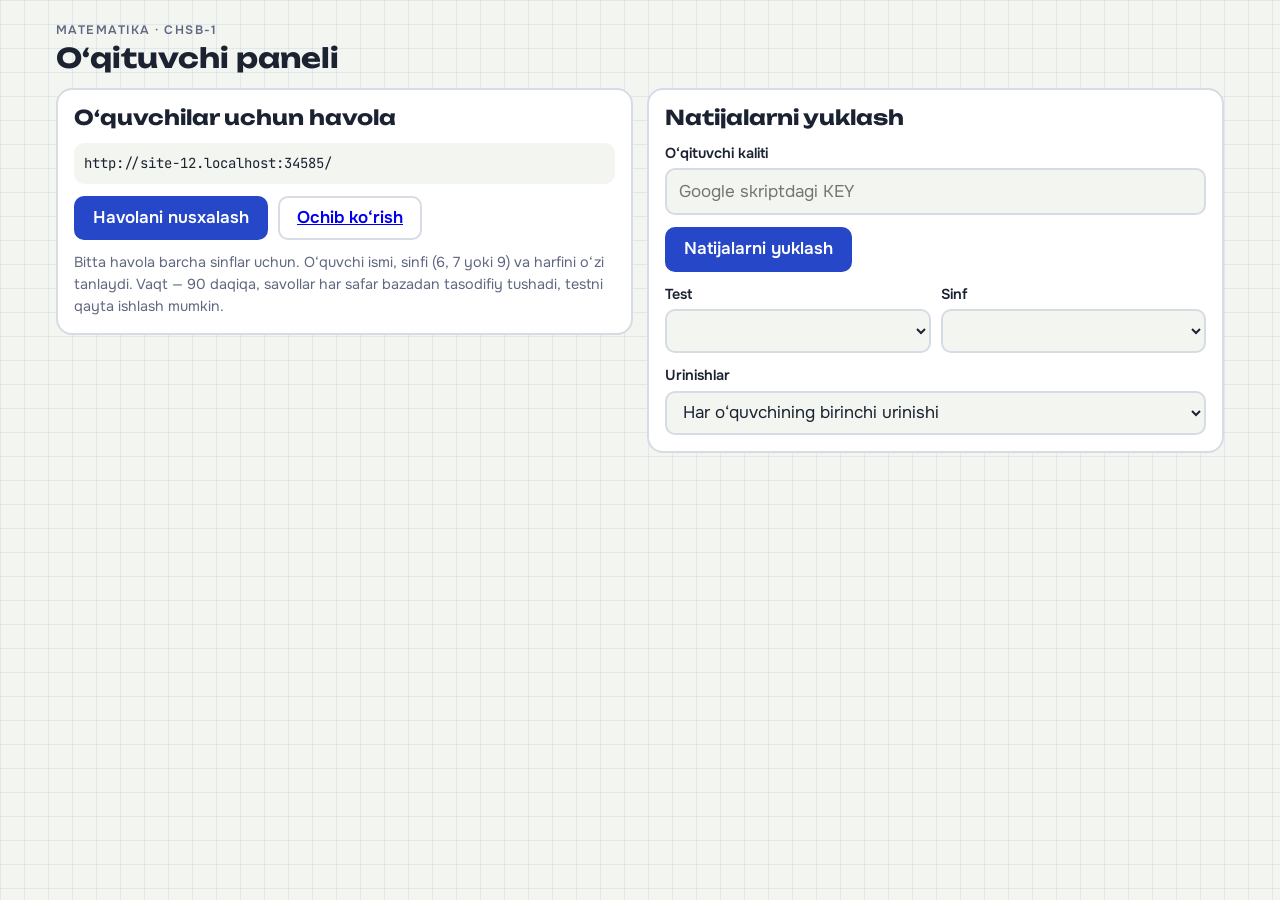
==== commit 5a00cbee: "Add files via upload" ====
--- a/teacher.html
+++ b/teacher.html
@@ -6,7 +6,7 @@
 <title>CHSB-1 O‘qituvchi Paneli</title>
 <link rel="preconnect" href="https://fonts.googleapis.com">
 <link rel="stylesheet" href="https://fonts.googleapis.com/css2?family=Unbounded:wght@500;700&family=Onest:wght@400;500;600;700&family=JetBrains+Mono:wght@500;700&display=swap">
-<link rel="stylesheet" href="style.css?v=20261026a">
+<link rel="stylesheet" href="style.css?v=20261027b">
 <style>
 .grid2{display:grid;align-items:start;grid-template-columns:repeat(auto-fit,minmax(min(100%,320px),1fr));gap:14px}
 .stats{display:grid;grid-template-columns:repeat(auto-fit,minmax(140px,1fr));gap:10px}
@@ -41,7 +41,7 @@
       <h2 id="h-link">O‘quvchilar uchun havola</h2>
       <div class="link" id="lnk"></div>
       <div class="row"><button class="btn primary" id="copy">Havolani nusxalash</button><a class="btn" id="open" target="_blank" rel="noopener">Ochib ko‘rish</a><span id="cmsg" class="muted"></span></div>
-      <span class="muted" style="font-size:.85em">Bitta havola ikkala sinf uchun. O‘quvchi ismi, sinfi (6 yoki 7) va harfini o‘zi tanlaydi. Vaqt — 90 daqiqa, savollar har safar bazadan tasodifiy tushadi, testni qayta ishlash mumkin.</span>
+      <span class="muted" style="font-size:.85em">Bitta havola barcha sinflar uchun. O‘quvchi ismi, sinfi (6, 7 yoki 9) va harfini o‘zi tanlaydi. Vaqt — 90 daqiqa, savollar har safar bazadan tasodifiy tushadi, testni qayta ishlash mumkin.</span>
     </section>
 
     <section class="card" aria-labelledby="h-res">
@@ -66,14 +66,15 @@
     <section class="card" id="byp"></section>
   </div>
   <section class="card" id="stu" hidden></section>
+  <section class="card" id="unf" hidden></section>
 </div>
 
 <script>
 </script>
-<script src="config.js?v=20261026a"></script>
-<script src="common.js?v=20261026a"></script>
+<script src="config.js?v=20261027b"></script>
+<script src="common.js?v=20261027b"></script>
 <script>
-CHSB.boot([6, 7], function(){
+CHSB.boot([6, 7, 9], function(){
 let G = 6, Q = CHSB.load(6).questions, RQ = Q;
 const CFG = window.CHSB_CONFIG || {}, esc = CHSB.esc, LET = "ABCD";
 const $ = s => document.querySelector(s);
@@ -90,7 +91,8 @@
 };
 
 /* ---------- natijalar ---------- */
-let ROWS = [];
+let ROWS = [], STARTS = [];
+const isStart = x => /-S$/.test(String(x.id));
 $("#key").value = ls.get("chsb-key") || "";
 if (!CFG.endpoint) $("#lmsg").textContent = "config.js da endpoint ko‘rsatilmagan.";
 $("#load").onclick = async () => {
@@ -101,20 +103,21 @@
     const r = await fetch(CFG.endpoint + "?key=" + encodeURIComponent(key));
     const j = await r.json();
     if (!j.ok) { $("#lmsg").textContent = j.error === "key" ? "Kalit noto‘g‘ri." : "Xato: " + (j.error || "noma’lum"); return; }
-    ROWS = j.rows.filter(x => x && x.items);
+    ROWS = j.rows.filter(x => x && !isStart(x) && Array.isArray(x.items) && x.items.length);
+    STARTS = j.rows.filter(x => x && isStart(x));
     $("#lmsg").textContent = `${ROWS.length} ta natija yuklandi.`;
     fillFilters(); render();
   } catch (e) { $("#lmsg").textContent = "Ulanib bo‘lmadi. Internet va skript manzilini tekshiring."; }
 };
 function fillFilters() {
-  const tests = [...new Set(ROWS.map(r => r.test))];
+  const tests = [...new Set(ROWS.concat(STARTS).map(r => r.test))];
   const last = ls.get("chsb-ft");
-  $("#ft").innerHTML = tests.map(t => `<option value="${esc(t)}" ${t === last ? "selected" : ""}>${CHSB.gradeOfTest(t)}-sinf · ${/^(7s-)?chsb[67]$/.test(t) ? "mashq testi" : esc(t.replace(/^7s-/, ""))}</option>`).join("");
+  $("#ft").innerHTML = tests.map(t => `<option value="${esc(t)}" ${t === last ? "selected" : ""}>${CHSB.testLabel(t)}</option>`).join("");
   fillCls();
 }
 function fillCls() {
   const t = $("#ft").value;
-  const cls = [...new Set(ROWS.filter(r => r.test === t).map(r => r.cls))].sort();
+  const cls = [...new Set(ROWS.concat(STARTS).filter(r => r.test === t).map(r => r.cls))].sort();
   $("#fc").innerHTML = `<option value="">Barcha sinflar</option>` + cls.map(c => `<option>${esc(c)}</option>`).join("");
 }
 $("#ft").onchange = () => { ls.set("chsb-ft", $("#ft").value); fillCls(); render(); };
@@ -148,9 +151,27 @@
 const cls3 = v => v === null ? "" : v < 50 ? "lo" : v < 75 ? "mid" : "hi";
 const pc = v => v === null ? "—" : Math.round(v) + "%";
 
+/* boshlagan, lekin natijasi kelmagan urinishlar */
+function renderUnfinished(t, c) {
+  const done = new Set(ROWS.map(r => String(r.id)));
+  const now = Date.now();
+  const list = STARTS.filter(s => s.test === t && (!c || s.cls === c) && !done.has(String(s.id).replace(/-S$/, "")))
+    .sort((a, b) => tm(b) - tm(a));
+  const box = $("#unf");
+  box.hidden = !list.length;
+  if (!list.length) return;
+  box.innerHTML = `<h2>Boshlagan, lekin yakunlamagan</h2>
+    <span class="muted" style="font-size:.85em">Testni boshlagan, ammo natijasi kelmagan urinishlar. 90 daqiqadan oshganlari — tashlab ketilgan; o‘quvchi sahifani qayta ochsa, natija o‘zi yuboriladi va bu ro‘yxatdan chiqadi.</span>
+    <div class="tablewrap"><table class="st"><thead><tr><th>O‘quvchi</th><th>Sinf</th><th>Boshlagan</th><th>Holat</th></tr></thead><tbody>` +
+    list.map(s => { const going = now - tm(s) < 90 * 60 * 1000;
+      return `<tr><td>${esc(s.name)}</td><td>${esc(s.cls)}</td><td>${new Date(tm(s)).toLocaleString("uz-UZ", { day: "2-digit", month: "2-digit", hour: "2-digit", minute: "2-digit" })}</td>
+        <td><span class="tag" style="color:${going ? "var(--accent)" : "var(--bad)"}">${going ? "hozir yechmoqda" : "yakunlamagan"}</span></td></tr>`; }).join("") +
+    `</tbody></table></div>`;
+}
 function render() {
   const t = $("#ft").value, c = $("#fc").value;
   RQ = CHSB.load(CHSB.gradeOfTest(t)).questions;
+  renderUnfinished(t, c);
   const rows = pickAttempts(ROWS.filter(r => r.test === t && (!c || r.cls === c)));
   ["#sum", "#bys", "#stu"].forEach(s => $(s).hidden = !rows.length);
   if (!rows.length) return;
@@ -160,10 +181,10 @@
   const subj = rows.map(r => CHSB.subjectScores(RQ, r.items));
   const subjAvg = (subj[0] || []).map((x, k) => ({ name: x.name, max: x.max, avg: subj.reduce((a, s) => a + ((s[k] && s[k].score) || 0), 0) / rows.length }));
   const hard = qsAll.filter(n => qp(n) !== null).sort((a, b) => qp(a) - qp(b)).slice(0, 5);
-  $("#sum").innerHTML = `<h2>${CHSB.gradeOfTest(t)}-sinf · ${/^(7s-)?chsb[67]$/.test(t) ? "mashq testi" : esc(t.replace(/^7s-/, ""))}${c ? " · " + esc(c) : ""}</h2>
+  $("#sum").innerHTML = `<h2>${CHSB.testLabel(t)}${c ? " · " + esc(c) : ""}</h2>
     <div class="stats">
       <div class="stat"><b>${new Set(rows.map(who)).size}</b><span>qatnashgan o‘quvchi${$("#fa").value === "all" ? " · " + rows.length + " urinish" : ""}</span></div>
-      <div class="stat"><b>${fmt(Math.round(avg * 10) / 10)}</b><span>o‘rtacha ball / ${fmt(max)}</span></div>
+      ${subjAvg.length ? "" : `<div class="stat"><b>${fmt(Math.round(avg * 10) / 10)}</b><span>o‘rtacha ball / ${fmt(max)}</span></div>`}
       <div class="stat"><b>${pc(wp(qsAll))}</b><span>umumiy o‘zlashtirish</span></div>
       <div class="stat"><b>${rows.filter(r => r.score / r.max >= .6).length}</b><span>60% va undan yuqori</span></div>
       ${subjAvg.map(x => `<div class="stat"><b>${fmt(Math.round(x.avg * 10) / 10)}</b><span>${x.name}: o‘rtacha ball / ${fmt(x.max)}</span></div>`).join("")}
@@ -179,9 +200,9 @@
     return `<div class="qrow" style="grid-template-columns:6.5em minmax(0,1fr) 3.4em"><span class="n" style="font-family:var(--f-body)">${g.strong ? "<b>" + g.name + "</b>" : g.name}</span><span><span class="bar"><i class="${cls3(v)}" style="width:${v || 0}%"></i></span><span class="t">${g.list[0]}–${g.list[g.list.length - 1]}-savollar</span></span><span class="p">${pc(v)}</span></div>`; }).join("") +
     `<span class="muted" style="font-size:.82em">Qism va umumiy foizlar savollar balliga mutanosib (qiyin savol ko‘proq hisobga olinadi).</span>`;
   const sorted = rows.slice().sort((a, b) => b.score - a.score || tm(a) - tm(b));
-  $("#stu").innerHTML = `<h2>O‘quvchilar</h2><div class="tablewrap"><table class="st"><thead><tr><th>#</th><th>O‘quvchi</th><th>Sinf</th><th>Urinish</th><th>Ball</th>${subjAvg.map(x => `<th>${x.name}</th>`).join("")}<th>%</th><th>Vaqt</th><th>Sana</th></tr></thead><tbody>` +
-    sorted.map((r, i) => `<tr class="click" data-i="${i}"><td>${i + 1}</td><td>${esc(r.name)}${r.timeout ? ' <span class="tag" style="color:var(--warn)">vaqt tugagan</span>' : ""}</td><td>${esc(r.cls)}</td><td class="num">${r._att}/${r._cnt}</td><td class="num">${fmt(r.score)}</td>${CHSB.subjectScores(RQ, r.items).map(x => `<td class="num">${fmt(x.score)}</td>`).join("")}<td class="num">${Math.round(r.score / r.max * 100)}%</td><td class="num">${CHSB.mmss(r.seconds)}</td><td>${new Date(r.time || r.finished).toLocaleString("uz-UZ", { day: "2-digit", month: "2-digit", hour: "2-digit", minute: "2-digit" })}</td></tr>
-      <tr hidden data-d="${i}"><td colspan="${8 + subjAvg.length}"><div class="chips">${r.items.map(it => { const p = RQ[it.n] && RQ[it.n].problems && RQ[it.n].problems[it.p];
+  $("#stu").innerHTML = `<h2>O‘quvchilar</h2><div class="tablewrap"><table class="st"><thead><tr><th>#</th><th>O‘quvchi</th><th>Sinf</th><th>Urinish</th>${subjAvg.length ? subjAvg.map(x => `<th>${x.name} (${fmt(x.max)})</th>`).join("") : "<th>Ball</th><th>%</th>"}<th>Vaqt</th><th>Sana</th></tr></thead><tbody>` +
+    sorted.map((r, i) => `<tr class="click" data-i="${i}"><td>${i + 1}</td><td>${esc(r.name)}${r.timeout ? ' <span class="tag" style="color:var(--warn)">vaqt tugagan</span>' : ""}</td><td>${esc(r.cls)}</td><td class="num">${r._att}/${r._cnt}</td>${subjAvg.length ? CHSB.subjectScores(RQ, r.items).map(x => `<td class="num">${fmt(x.score)}</td>`).join("") : `<td class="num">${fmt(r.score)}</td><td class="num">${Math.round(r.score / r.max * 100)}%</td>`}<td class="num">${CHSB.mmss(Math.min(r.seconds, 90 * 60))}</td><td>${new Date(r.time || r.finished).toLocaleString("uz-UZ", { day: "2-digit", month: "2-digit", hour: "2-digit", minute: "2-digit" })}</td></tr>
+      <tr hidden data-d="${i}"><td colspan="${subjAvg.length ? 6 + subjAvg.length : 8}"><div class="chips">${r.items.map(it => { const p = RQ[it.n] && RQ[it.n].problems && RQ[it.n].problems[it.p];
         const right = p ? LET[p.answer] : "?"; const got = it.a === null ? "—" : LET[it.a];
         return `<span class="chip${it.ok ? "" : " bad"}" title="To‘g‘ri javob: ${right}">${it.n}: ${got}${it.ok ? "" : "→" + right}</span>`; }).join("")}</div></td></tr>`).join("") +
     `</tbody></table></div><span class="muted" style="font-size:.82em">Qatorni bosing: har savol bo‘yicha o‘quvchi javobi (xato bo‘lsa, → to‘g‘ri javob).</span>`;
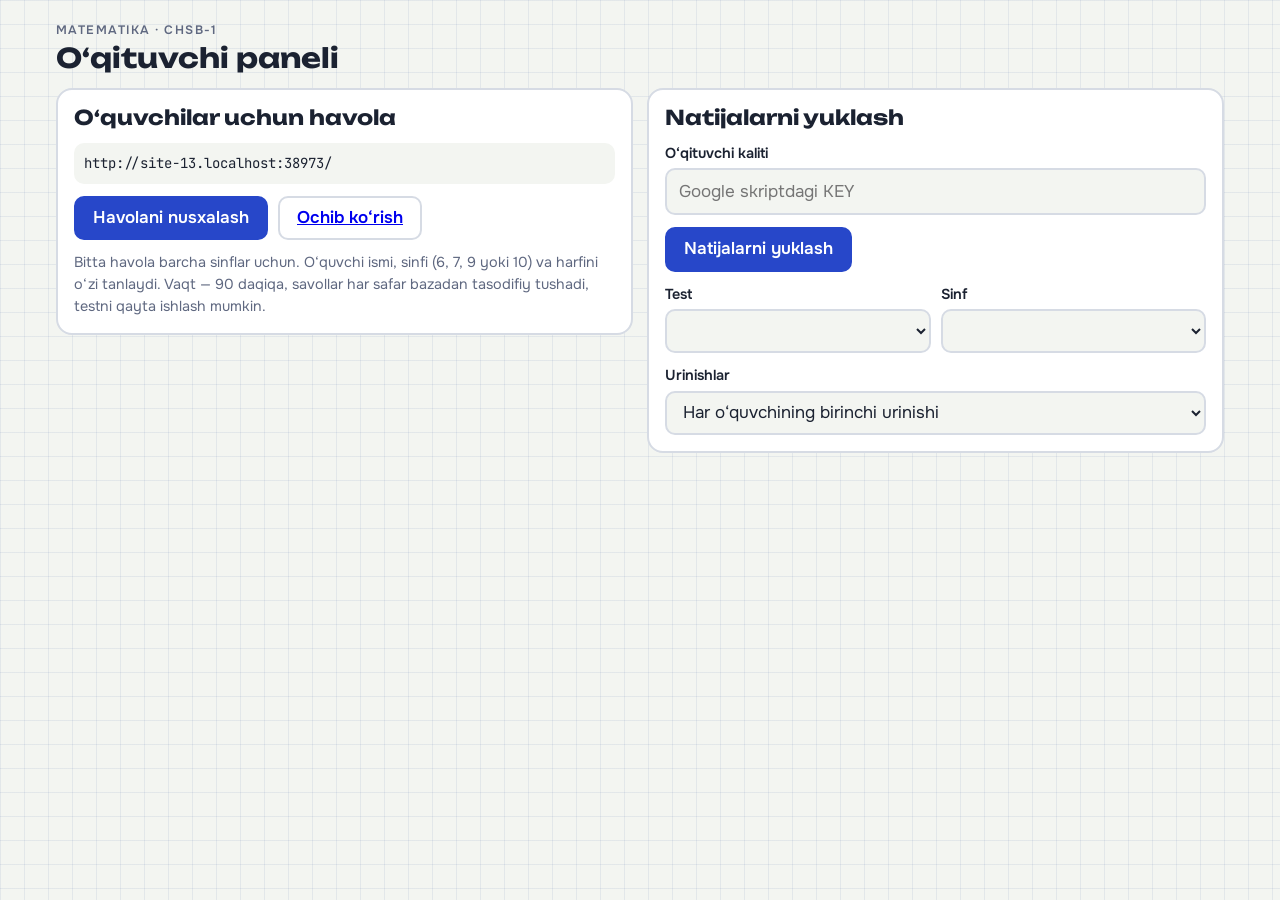
==== commit dc16f0cd: "Add files via upload" ====
--- a/teacher.html
+++ b/teacher.html
@@ -6,7 +6,7 @@
 <title>CHSB-1 O‘qituvchi Paneli</title>
 <link rel="preconnect" href="https://fonts.googleapis.com">
 <link rel="stylesheet" href="https://fonts.googleapis.com/css2?family=Unbounded:wght@500;700&family=Onest:wght@400;500;600;700&family=JetBrains+Mono:wght@500;700&display=swap">
-<link rel="stylesheet" href="style.css?v=20261027b">
+<link rel="stylesheet" href="style.css?v=20261028a">
 <style>
 .grid2{display:grid;align-items:start;grid-template-columns:repeat(auto-fit,minmax(min(100%,320px),1fr));gap:14px}
 .stats{display:grid;grid-template-columns:repeat(auto-fit,minmax(140px,1fr));gap:10px}
@@ -41,7 +41,7 @@
       <h2 id="h-link">O‘quvchilar uchun havola</h2>
       <div class="link" id="lnk"></div>
       <div class="row"><button class="btn primary" id="copy">Havolani nusxalash</button><a class="btn" id="open" target="_blank" rel="noopener">Ochib ko‘rish</a><span id="cmsg" class="muted"></span></div>
-      <span class="muted" style="font-size:.85em">Bitta havola barcha sinflar uchun. O‘quvchi ismi, sinfi (6, 7 yoki 9) va harfini o‘zi tanlaydi. Vaqt — 90 daqiqa, savollar har safar bazadan tasodifiy tushadi, testni qayta ishlash mumkin.</span>
+      <span class="muted" style="font-size:.85em">Bitta havola barcha sinflar uchun. O‘quvchi ismi, sinfi (6, 7, 9 yoki 10) va harfini o‘zi tanlaydi. Vaqt — 90 daqiqa, savollar har safar bazadan tasodifiy tushadi, testni qayta ishlash mumkin.</span>
     </section>
 
     <section class="card" aria-labelledby="h-res">
@@ -71,10 +71,10 @@
 
 <script>
 </script>
-<script src="config.js?v=20261027b"></script>
-<script src="common.js?v=20261027b"></script>
+<script src="config.js?v=20261028a"></script>
+<script src="common.js?v=20261028a"></script>
 <script>
-CHSB.boot([6, 7, 9], function(){
+CHSB.boot([6, 7, 9, 10], function(){
 let G = 6, Q = CHSB.load(6).questions, RQ = Q;
 const CFG = window.CHSB_CONFIG || {}, esc = CHSB.esc, LET = "ABCD";
 const $ = s => document.querySelector(s);
